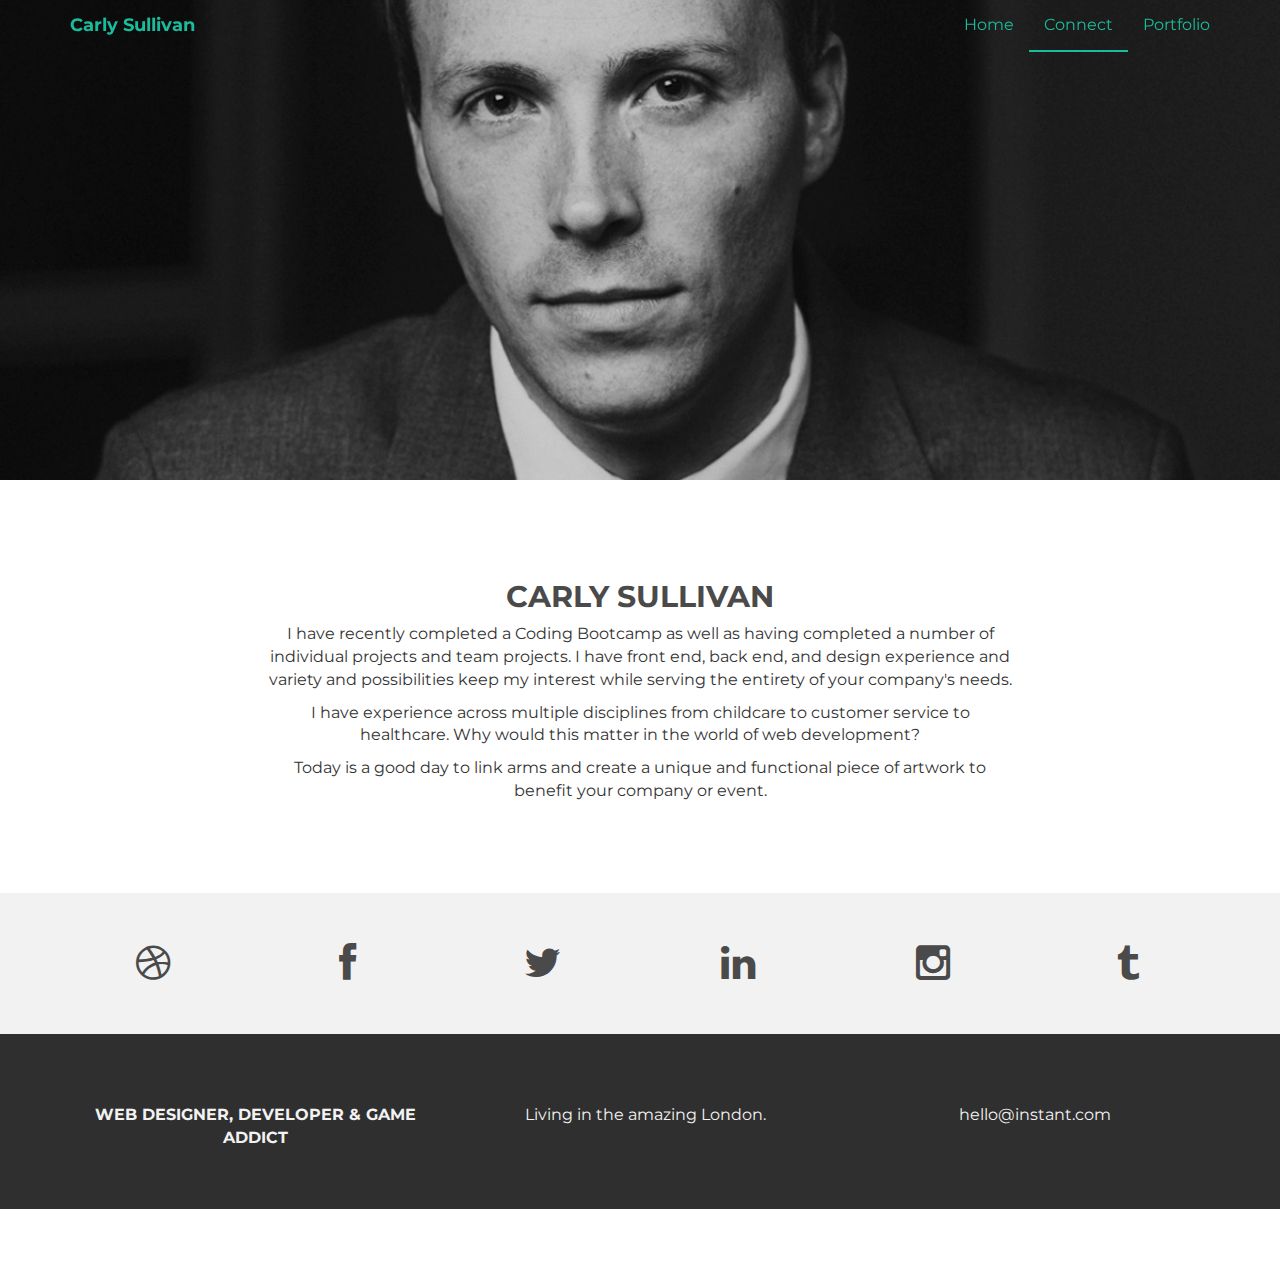
==== contact.html @ 4079d576 "modifydifying copy on site to personalize theme" ====
<!DOCTYPE html>
<html lang="en">
  <head>
    <meta charset="utf-8">
    <meta http-equiv="X-UA-Compatible" content="IE=edge">
    <meta name="viewport" content="width=device-width, initial-scale=1">
    <meta name="description" content="">
    <meta name="author" content="">
    <link rel="shortcut icon" href="assets/ico/favicon.ico">

    <title>Carly Sullivan</title>

    <!-- Bootstrap core CSS -->
    <link href="assets/css/bootstrap.css" rel="stylesheet">

    <!-- Custom styles for this template -->
    <link href="assets/css/style.css" rel="stylesheet">
    <link href="assets/css/font-awesome.min.css" rel="stylesheet">

    <!-- Just for debugging purposes. Don't actually copy this line! -->
    <!--[if lt IE 9]><script src="../../assets/js/ie8-responsive-file-warning.js"></script><![endif]-->

    <!-- HTML5 shim and Respond.js IE8 support of HTML5 elements and media queries -->
    <!--[if lt IE 9]>
      <script src="https://oss.maxcdn.com/libs/html5shiv/3.7.0/html5shiv.js"></script>
      <script src="https://oss.maxcdn.com/libs/respond.js/1.4.2/respond.min.js"></script>
    <![endif]-->
  </head>

  <body>

    <!-- Static navbar -->
    <div class="navbar navbar-default navbar-fixed-top" role="navigation">
      <div class="container">
        <div class="navbar-header">
          <button type="button" class="navbar-toggle" data-toggle="collapse" data-target=".navbar-collapse">
            <span class="sr-only">Toggle navigation</span>
            <span class="icon-bar"></span>
            <span class="icon-bar"></span>
            <span class="icon-bar"></span>
          </button>
          <a class="navbar-brand" href="index.html">Carly Sullivan</a>
        </div>
        <div class="navbar-collapse collapse">
          <ul class="nav navbar-nav navbar-right">
            <li><a href="index.html">Home</a></li>
            <li class="active"><a href="contact.html">Connect</a></li>
            <li><a href="portfolio.html">Portfolio</a></li>
          </ul>
        </div><!--/.nav-collapse -->
      </div>
    </div>


	<div id="aboutwrap">
	    <div class="container">
			<div class="row">
				<div class="col-lg-6 col-lg-offset-3">
				</div>
			</div><! --/row -->
	    </div> <!-- /container -->
	</div><! --/aboutwrap -->
	
	<div class="container">
		<div class="row centered mt mb">
			<div class="col-lg-8 col-lg-offset-2">
				<h2>CARLY SULLIVAN</h2>
				<p>I have recently completed a Coding Bootcamp as well as having completed a number of individual projects and team projects. I have front end, back end, and design experience and variety and possibilities keep my interest while serving the entirety of your company's needs.</p>
				<p>I have experience across multiple disciplines from childcare to customer service to healthcare. Why would this matter in the world of web development? </p>
				<p>Today is a good day to link arms and create a unique and functional piece of artwork to benefit your company or event.</p>
				
			</div>

		</div><! --/row -->
	</div><! --/container -->
	
	<div id="social">
		<div class="container">
			<div class="row centered">
				<div class="col-lg-2">
					<a href="#"><i class="fa fa-dribbble"></i></a>
				</div>
				<div class="col-lg-2">
					<a href="#"><i class="fa fa-facebook"></i></a>
				</div>
				<div class="col-lg-2">
					<a href="#"><i class="fa fa-twitter"></i></a>
				</div>
				<div class="col-lg-2">
					<a href="#"><i class="fa fa-linkedin"></i></a>
				</div>
				<div class="col-lg-2">
					<a href="#"><i class="fa fa-instagram"></i></a>
				</div>
				<div class="col-lg-2">
					<a href="#"><i class="fa fa-tumblr"></i></a>
				</div>
			
			</div><! --/row -->
		</div><! --/container -->
	</div><! --/social -->

	<div id="footerwrap">
		<div class="container">
			<div class="row centered">
				<div class="col-lg-4">
					<p><b>WEB DESIGNER, DEVELOPER & GAME ADDICT</b></p>
				</div>
			
				<div class="col-lg-4">
					<p>Living in the amazing London.</p>
				</div>
				<div class="col-lg-4">
					<p>hello@instant.com</p>
				</div>
			
			</div>
		
		</div>
	</div><! --/footerwrap -->
	


    <!-- Bootstrap core JavaScript
    ================================================== -->
    <!-- Placed at the end of the document so the pages load faster -->
    <script src="https://ajax.googleapis.com/ajax/libs/jquery/1.11.0/jquery.min.js"></script>
    <script src="assets/js/bootstrap.min.js"></script>
  </body>
</html>
---- assets/css/style.css ----
/*
 * Author: Carlos Alvarez
 * URL: http://Alvarez.is
 *
 * Project Name: NYC Design
 * Version: 1.0
 * Date: 04-20-2014
 * URL: 
 */


/* ==========================================================================
   Base Styles, Bootstrap Modifications & Fonts Import
   ========================================================================== */

@import url(http://fonts.googleapis.com/css?family=Montserrat:400,700);


::-moz-selection {
    background: #f2c2c9;
    color: #a4003a;
    text-shadow: none;
}

::selection {
    background: #16a085;
    color: #a4003a;
    text-shadow: none;
}

/*
 * A better looking default horizontal rule
 */

 hr {
    display: block;
    height: 1px;
    border: 0;
    border-top: 1px solid #ccc;
    margin: 1em 0;
    padding: 0;
}

.centered {
	text-align: center
}

.mt {
	margin-top: 80px;
}

.mb {
	margin-bottom: 80px;
}

/* ==========================================================================
   General styles
   ========================================================================== */


body {
    font-family: 'Montserrat', sans-serif;
    font-weight: 400;
    font-size: 16px;

    -webkit-font-smoothing: antialiased;
    -webkit-overflow-scrolling: touch;
}

h1, h2, h3, h4, h5, h6 {
	font-weight: 700;
    color: #4a4a4a;
}


.navbar-brand {
	font-weight: 700;
}

.navbar-default .navbar-brand {
	color: #1abc9c;
}

.navbar-default {
	background-color: transparent;
	border-color: transparent;
}

.navbar-default .navbar-nav > .active > a, .navbar-default .navbar-nav > .active > a:hover, .navbar-default .navbar-nav > .active > a:focus {
	color: #1abc9c;
	background-color: transparent;
	border-bottom: 2px solid #1abc9c
}

.navbar-default .navbar-nav > li > a {
	color: #1abc9c;
}

/* ==========================================================================
   Wrap Sections
   ========================================================================== */

#headerwrap {
	background: url(../img/back.jpg) no-repeat center top;
	margin-top: -70px;
	padding-top: 250px;
	text-align:center;
	background-attachment: relative;
	background-position: center center;
	min-height: 650px;
	width: 100%;
	
    -webkit-background-size: 100%;
    -moz-background-size: 100%;
    -o-background-size: 100%;
    background-size: 100%;

    -webkit-background-size: cover;
    -moz-background-size: cover;
    -o-background-size: cover;
    background-size: cover;
}

#headerwrap h1 {
	color:#ffffff;
	padding-top: 10px;
	padding-bottom: 20px;
	letter-spacing: 4px;
	font-size: 80px;
	font-weight: bold;
}

#headerwrap h4 {
	font-weight: 400;
	color: #ffffff
}

#social {
	padding-top: 50px;
	padding-bottom: 50px;
	background-color: #f2f2f2;
}

#social i {
	font-size: 40px;
	color: #4a4a4a
}

#social i:hover {
	color: #1abc9c
}

#footerwrap {
	padding-top: 70px;
	padding-bottom: 50px;
	background-color: #2f2f2f;
}

#footerwrap p {
	color: #f2f2f2;
	margin-left: 10px;
}

#workwrap {	
	background: url(../img/work.jpg) no-repeat center top;
	margin-top: -70px;
	padding-top: 250px;
	text-align:center;
	background-attachment: relative;
	background-position: center center;
	min-height: 650px;
	width: 100%;
	
    -webkit-background-size: 100%;
    -moz-background-size: 100%;
    -o-background-size: 100%;
    background-size: 100%;

    -webkit-background-size: cover;
    -moz-background-size: cover;
    -o-background-size: cover;
    background-size: cover;
}

#workwrap h1 {
	color:#ffffff;
	padding-top: 10px;
	padding-bottom: 20px;
	letter-spacing: 4px;
	font-size: 80px;
	font-weight: bold;
}

#workwrap h4 {
	font-weight: 400;
	color: #ffffff
}

#aboutwrap {	
	background: url(../img/about.jpg) no-repeat center top;
	margin-top: -70px;
	padding-top: 250px;
	text-align:center;
	background-attachment: relative;
	background-position: center center;
	min-height: 550px;
	width: 100%;
	
    -webkit-background-size: 100%;
    -moz-background-size: 100%;
    -o-background-size: 100%;
    background-size: 100%;

    -webkit-background-size: cover;
    -moz-background-size: cover;
    -o-background-size: cover;
    background-size: cover;
}




/* Gallery */
.gallery {
	margin-top: 30px;
}

.gallery img:hover {
	opacity: 0.4;
}
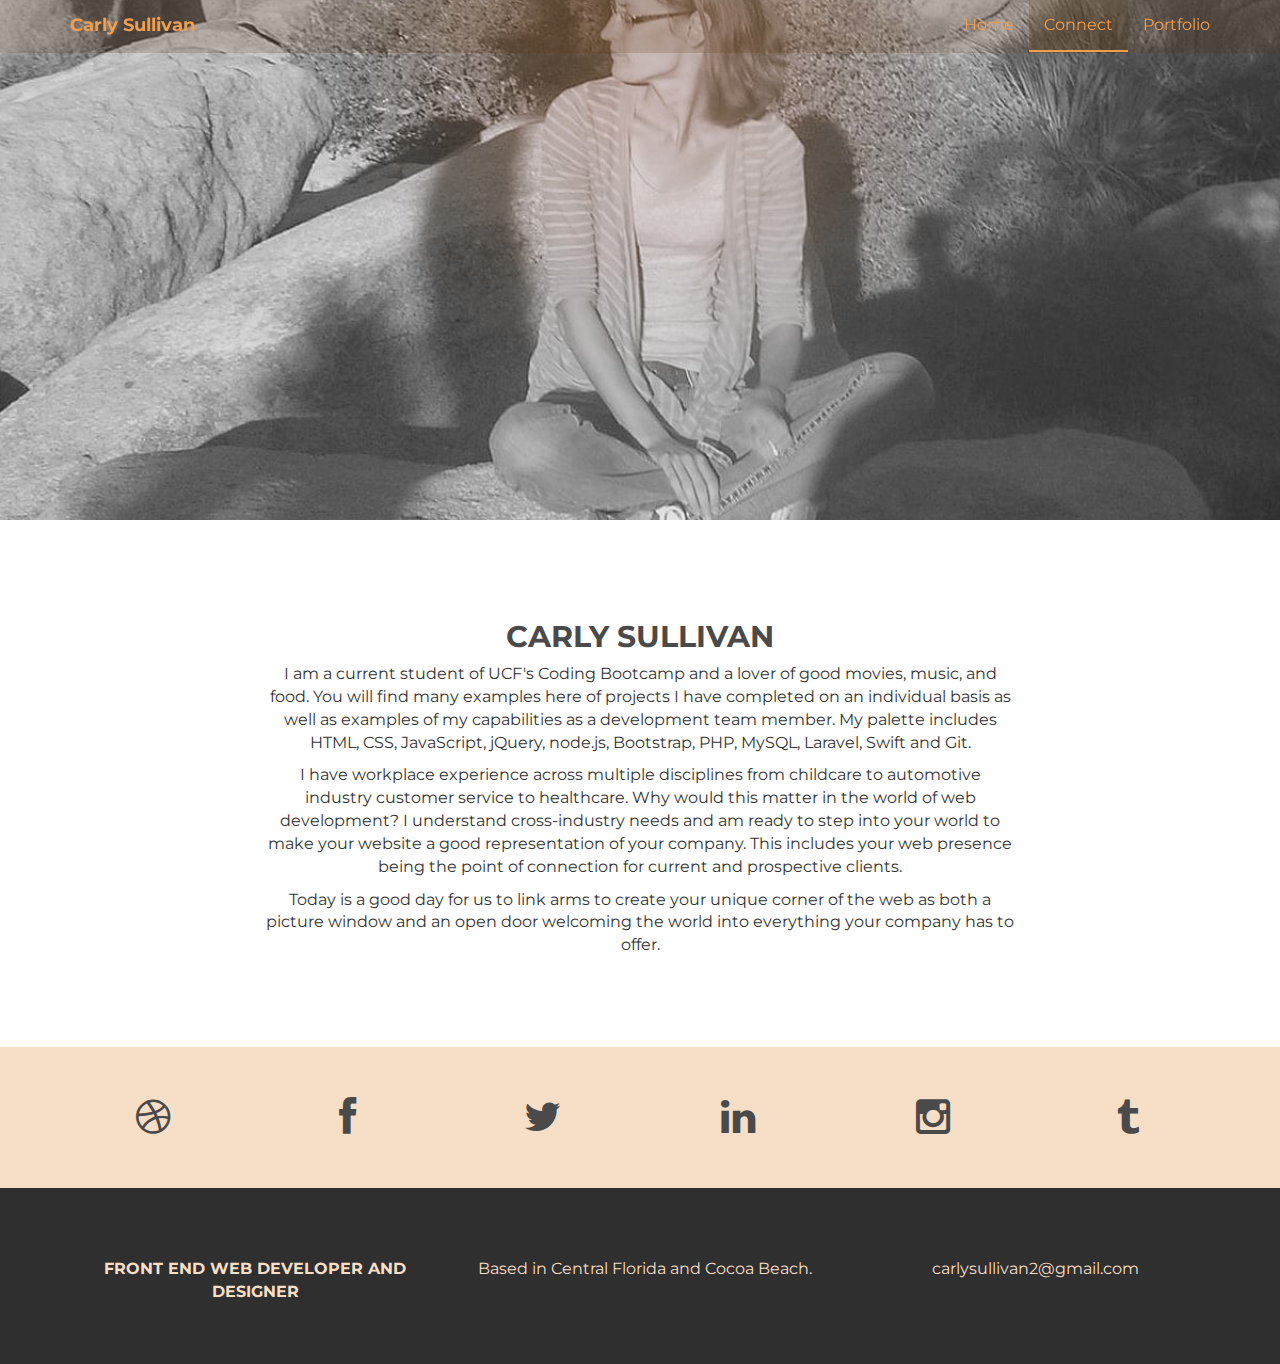
==== commit 090fa17c: "changed portfolio aboutwrapper pic, edited bio info, changed color palette" ====
--- a/contact.html
+++ b/contact.html
@@ -65,9 +65,9 @@
 		<div class="row centered mt mb">
 			<div class="col-lg-8 col-lg-offset-2">
 				<h2>CARLY SULLIVAN</h2>
-				<p>I have recently completed a Coding Bootcamp as well as having completed a number of individual projects and team projects. I have front end, back end, and design experience and variety and possibilities keep my interest while serving the entirety of your company's needs.</p>
-				<p>I have experience across multiple disciplines from childcare to customer service to healthcare. Why would this matter in the world of web development? </p>
-				<p>Today is a good day to link arms and create a unique and functional piece of artwork to benefit your company or event.</p>
+				<p>I am a current student of UCF's Coding Bootcamp and a lover of good movies, music, and food. You will find many examples here of projects I have completed on an individual basis as well as examples of my capabilities as a development team member. My palette includes HTML, CSS, JavaScript, jQuery, node.js, Bootstrap, PHP, MySQL, Laravel, Swift and Git.</p>
+				<p>I have workplace experience across multiple disciplines from childcare to automotive industry customer service to healthcare. Why would this matter in the world of web development? I understand cross-industry needs and am ready to step into your world to make your website a good representation of your company. This includes your web presence being the point of connection for current and prospective clients. </p>
+				<p>Today is a good day for us to link arms to create your unique corner of the web as both a picture window and an open door welcoming the world into everything your company has to offer.</p>
 				
 			</div>
 
@@ -104,14 +104,14 @@
 		<div class="container">
 			<div class="row centered">
 				<div class="col-lg-4">
-					<p><b>WEB DESIGNER, DEVELOPER & GAME ADDICT</b></p>
+					<p><b>FRONT END WEB DEVELOPER AND DESIGNER</b></p>
 				</div>
 			
 				<div class="col-lg-4">
-					<p>Living in the amazing London.</p>
+					<p>Based in Central Florida and Cocoa Beach.</p>
 				</div>
 				<div class="col-lg-4">
-					<p>hello@instant.com</p>
+					<p>carlysullivan2@gmail.com</p>
 				</div>
 			
 			</div>
--- a/assets/css/style.css
+++ b/assets/css/style.css
@@ -78,22 +78,22 @@
 }
 
 .navbar-default .navbar-brand {
-	color: #1abc9c;
+	color: #f19e4f;
 }
 
 .navbar-default {
-	background-color: transparent;
+	background-color: rgba(90, 46, 3, 0.19);
 	border-color: transparent;
 }
 
 .navbar-default .navbar-nav > .active > a, .navbar-default .navbar-nav > .active > a:hover, .navbar-default .navbar-nav > .active > a:focus {
-	color: #1abc9c;
-	background-color: transparent;
-	border-bottom: 2px solid #1abc9c
+	color: #f19e4f;
+	background-color: rgba(90, 46, 3, 0.19);
+	border-bottom: 2px solid #f19e4f
 }
 
 .navbar-default .navbar-nav > li > a {
-	color: #1abc9c;
+	color: #f19e4f;
 }
 
 /* ==========================================================================
@@ -138,7 +138,7 @@
 #social {
 	padding-top: 50px;
 	padding-bottom: 50px;
-	background-color: #f2f2f2;
+	background-color: #f7dec7;
 }
 
 #social i {
@@ -147,7 +147,7 @@
 }
 
 #social i:hover {
-	color: #1abc9c
+	color: #f19e4f
 }
 
 #footerwrap {
@@ -157,7 +157,7 @@
 }
 
 #footerwrap p {
-	color: #f2f2f2;
+	color: #f7dec7;
 	margin-left: 10px;
 }
 
@@ -198,12 +198,12 @@
 
 #aboutwrap {	
 	background: url(../img/about.jpg) no-repeat center top;
-	margin-top: -70px;
+	margin-top: 0px;
 	padding-top: 250px;
 	text-align:center;
 	background-attachment: relative;
 	background-position: center center;
-	min-height: 550px;
+	min-height: 520px;
 	width: 100%;
 	
     -webkit-background-size: 100%;
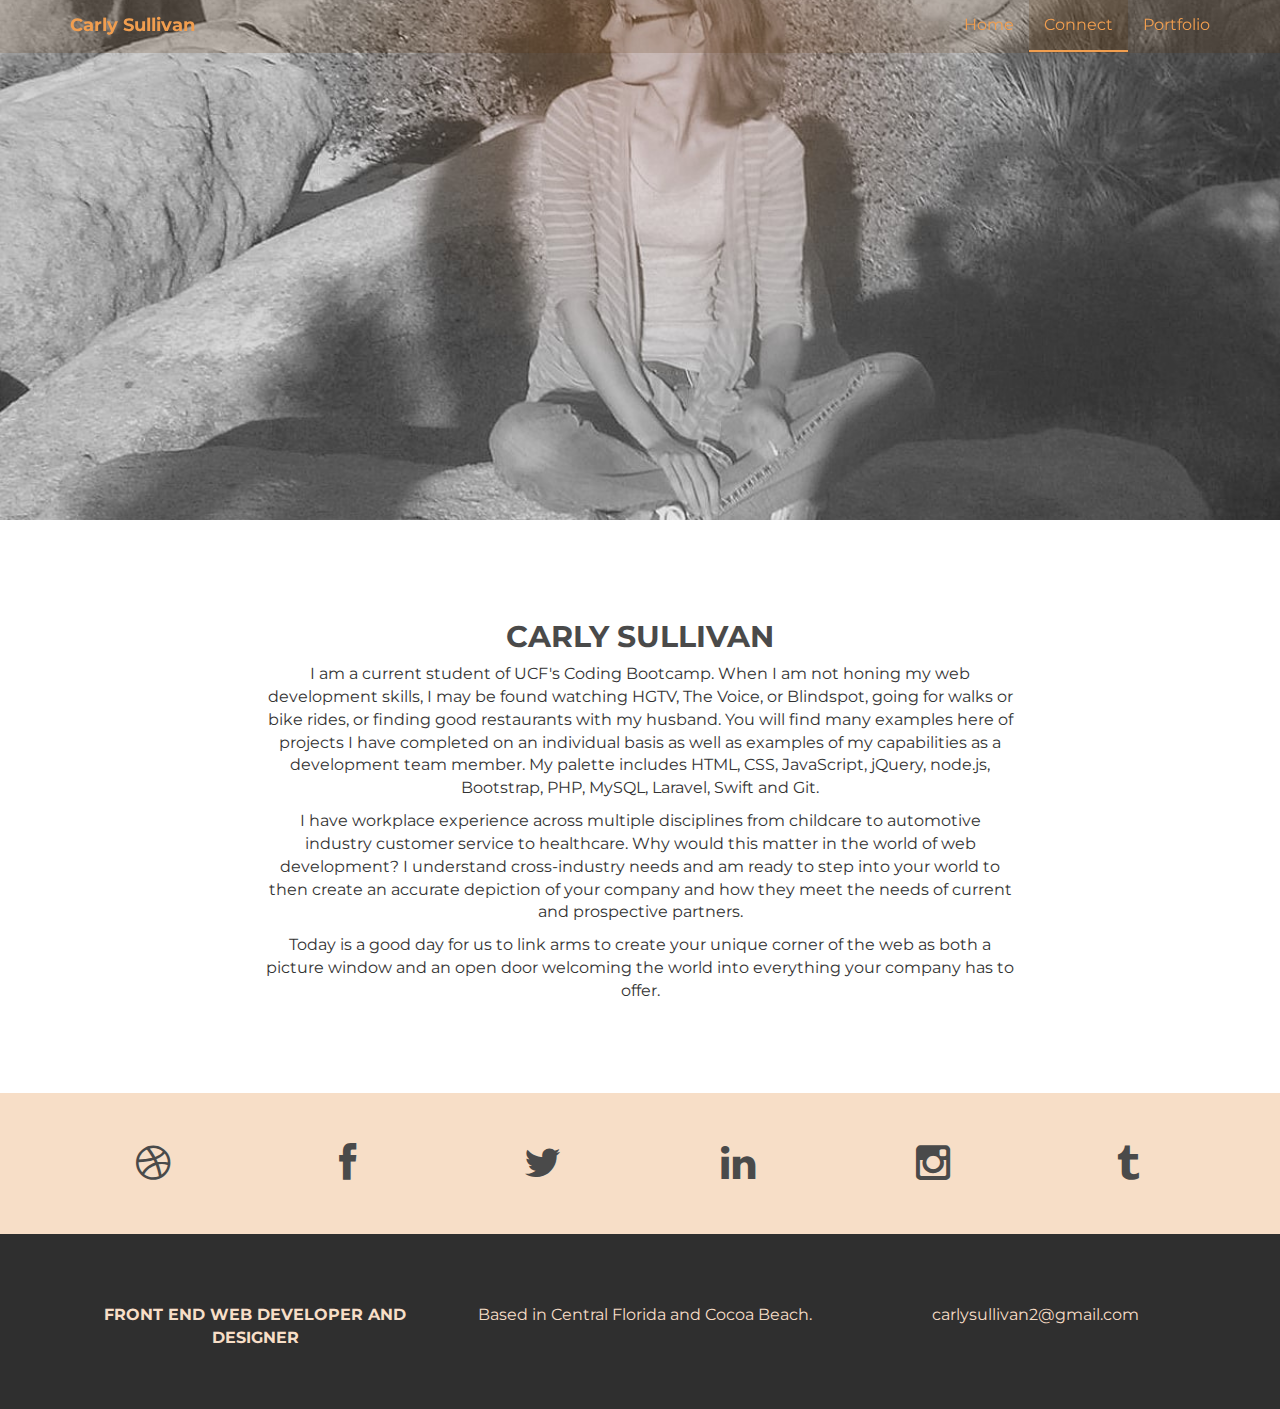
==== commit 9175cecd: "bio edits, social link edits" ====
--- a/contact.html
+++ b/contact.html
@@ -65,8 +65,8 @@
 		<div class="row centered mt mb">
 			<div class="col-lg-8 col-lg-offset-2">
 				<h2>CARLY SULLIVAN</h2>
-				<p>I am a current student of UCF's Coding Bootcamp and a lover of good movies, music, and food. You will find many examples here of projects I have completed on an individual basis as well as examples of my capabilities as a development team member. My palette includes HTML, CSS, JavaScript, jQuery, node.js, Bootstrap, PHP, MySQL, Laravel, Swift and Git.</p>
-				<p>I have workplace experience across multiple disciplines from childcare to automotive industry customer service to healthcare. Why would this matter in the world of web development? I understand cross-industry needs and am ready to step into your world to make your website a good representation of your company. This includes your web presence being the point of connection for current and prospective clients. </p>
+				<p>I am a current student of UCF's Coding Bootcamp. When I am not honing my web development skills, I may be found watching HGTV, The Voice, or Blindspot, going for walks or bike rides, or finding good restaurants with my husband. You will find many examples here of projects I have completed on an individual basis as well as examples of my capabilities as a development team member. My palette includes HTML, CSS, JavaScript, jQuery, node.js, Bootstrap, PHP, MySQL, Laravel, Swift and Git.</p>
+				<p>I have workplace experience across multiple disciplines from childcare to automotive industry customer service to healthcare. Why would this matter in the world of web development? I understand cross-industry needs and am ready to step into your world to then create an accurate depiction of your company and how they meet the needs of current and prospective partners. </p>
 				<p>Today is a good day for us to link arms to create your unique corner of the web as both a picture window and an open door welcoming the world into everything your company has to offer.</p>
 				
 			</div>
@@ -87,7 +87,7 @@
 					<a href="#"><i class="fa fa-twitter"></i></a>
 				</div>
 				<div class="col-lg-2">
-					<a href="#"><i class="fa fa-linkedin"></i></a>
+					<a href="http://www.linkedin.com/in/carlynsullivan"><i class="fa fa-linkedin"></i></a>
 				</div>
 				<div class="col-lg-2">
 					<a href="#"><i class="fa fa-instagram"></i></a>
